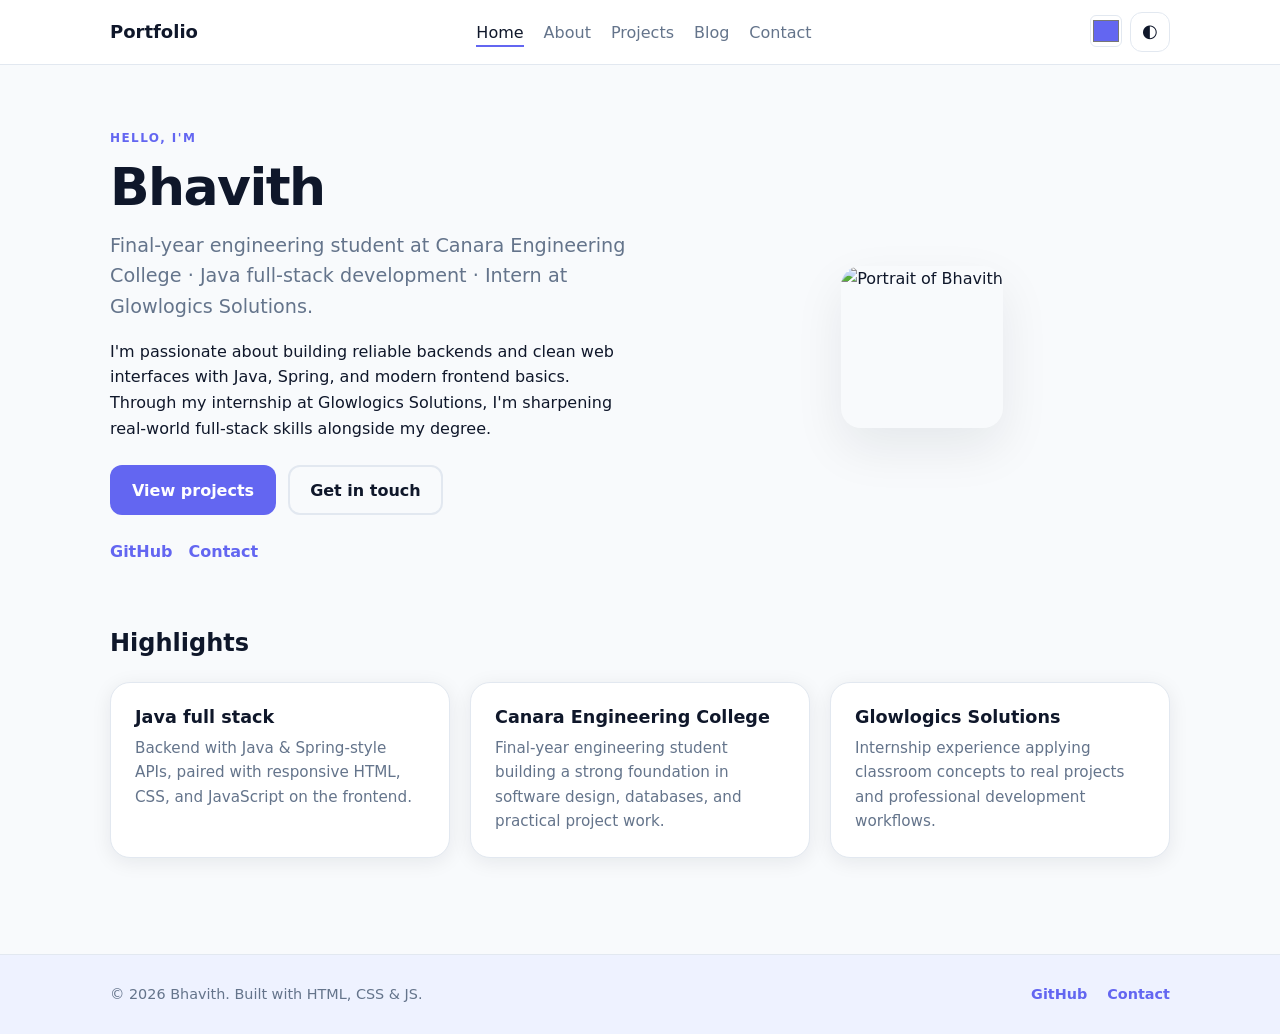
==== index.html @ cc87fb1b "Portfolio site with Spring Boot contact API" ====
<!DOCTYPE html>
<html lang="en">
  <head>
    <meta charset="UTF-8" />
    <meta name="viewport" content="width=device-width, initial-scale=1.0" />
    <meta
      name="description"
      content="Bhavith — final-year student at Canara Engineering College, Java full-stack developer, intern at Glowlogics Solutions."
    />
    <title>Portfolio | Home</title>
    <script src="js/theme-init.js"></script>
    <link rel="stylesheet" href="css/styles.css" />
  </head>
  <body>
    <a class="skip-link" href="#main">Skip to content</a>
    <header class="site-header">
      <div class="container header-inner">
        <a class="logo" href="index.html">Portfolio</a>
        <button
          type="button"
          class="nav-toggle"
          aria-expanded="false"
          aria-controls="site-nav"
          aria-label="Open menu"
        >
          <span class="nav-toggle-bar"></span>
          <span class="nav-toggle-bar"></span>
          <span class="nav-toggle-bar"></span>
        </button>
        <nav id="site-nav" class="site-nav" aria-label="Primary">
          <ul class="nav-list">
            <li><a href="index.html" class="nav-link active">Home</a></li>
            <li><a href="about.html" class="nav-link">About</a></li>
            <li><a href="projects.html" class="nav-link">Projects</a></li>
            <li><a href="blog.html" class="nav-link">Blog</a></li>
            <li><a href="contact.html" class="nav-link">Contact</a></li>
          </ul>
        </nav>
        <div class="header-actions">
          <label class="theme-picker" title="Accent color">
            <span class="visually-hidden">Accent color</span>
            <input type="color" id="accent-color" value="#6366f1" />
          </label>
          <button
            type="button"
            class="theme-toggle"
            id="dark-mode-toggle"
            aria-pressed="false"
            title="Toggle dark mode"
          >
            <span class="theme-toggle-icon" aria-hidden="true">◐</span>
            <span class="visually-hidden">Dark mode</span>
          </button>
        </div>
      </div>
    </header>

    <main id="main">
      <section class="hero section">
        <div class="container hero-grid">
          <div class="hero-content animate-on-scroll">
            <p class="eyebrow">Hello, I'm</p>
            <h1 class="hero-title">Bhavith</h1>
            <p class="hero-tagline">
              Final-year engineering student at Canara Engineering College ·
              Java full-stack development · Intern at Glowlogics Solutions.
            </p>
            <p class="hero-bio">
              I'm passionate about building reliable backends and clean web
              interfaces with Java, Spring, and modern frontend basics. Through
              my internship at Glowlogics Solutions, I'm sharpening real-world
              full-stack skills alongside my degree.
            </p>
            <div class="hero-cta">
              <a class="btn btn-primary" href="projects.html">View projects</a>
              <a class="btn btn-ghost" href="contact.html">Get in touch</a>
            </div>
            <ul class="social-list" aria-label="Social links">
              <li>
                <a
                  href="https://github.com/bhavith660"
                  target="_blank"
                  rel="noopener noreferrer"
                  class="social-link"
                  >GitHub</a
                >
              </li>
              <li>
                <a href="contact.html" class="social-link">Contact</a>
              </li>
            </ul>
          </div>
          <div class="hero-visual animate-on-scroll">
            <div class="profile-frame">
              <img
                class="profile-img"
                src="C:\Users\bhavi\OneDrive\Desktop\javaminiproject\2673.JPG"
                alt="Portrait of Bhavith"
                width="320"
                height="320"
                loading="eager"
              />
            </div>
          </div>
        </div>
      </section>

      <section class="section section-tight">
        <div class="container">
          <h2 class="section-title animate-on-scroll">Highlights</h2>
          <div class="highlights">
            <article class="card animate-on-scroll">
              <h3 class="card-title">Java full stack</h3>
              <p>
                Backend with Java &amp; Spring-style APIs, paired with responsive
                HTML, CSS, and JavaScript on the frontend.
              </p>
            </article>
            <article class="card animate-on-scroll">
              <h3 class="card-title">Canara Engineering College</h3>
              <p>
                Final-year engineering student building a strong foundation in
                software design, databases, and practical project work.
              </p>
            </article>
            <article class="card animate-on-scroll">
              <h3 class="card-title">Glowlogics Solutions</h3>
              <p>
                Internship experience applying classroom concepts to real
                projects and professional development workflows.
              </p>
            </article>
          </div>
        </div>
      </section>
    </main>

    <footer class="site-footer">
      <div class="container footer-inner">
        <p>© <span id="year"></span> Bhavith. Built with HTML, CSS &amp; JS.</p>
        <ul class="footer-social">
          <li>
            <a href="https://github.com/bhavith660" target="_blank" rel="noopener noreferrer">GitHub</a>
          </li>
          <li>
            <a href="contact.html">Contact</a>
          </li>
        </ul>
      </div>
    </footer>

    <script src="js/app.js" defer></script>
  </body>
</html>
---- css/styles.css ----
/* --- CSS variables & base --- */
:root {
  --accent: #6366f1;
  --accent-hover: #4f46e5;
  --bg: #f8fafc;
  --bg-alt: #eef2ff;
  --surface: #ffffff;
  --text: #0f172a;
  --text-muted: #64748b;
  --border: #e2e8f0;
  --shadow: rgba(15, 23, 42, 0.08);
  --radius: 12px;
  --radius-lg: 20px;
  --header-h: 4rem;
  --transition: 0.25s ease;
  --font: "Segoe UI", system-ui, -apple-system, sans-serif;
}

.dark {
  --bg: #0f1419;
  --bg-alt: #151b24;
  --surface: #1a222d;
  --text: #f1f5f9;
  --text-muted: #94a3b8;
  --border: #2d3a4a;
  --shadow: rgba(0, 0, 0, 0.35);
  --accent-hover: #818cf8;
}

*,
*::before,
*::after {
  box-sizing: border-box;
}

html {
  scroll-behavior: smooth;
}

@media (prefers-reduced-motion: reduce) {
  html {
    scroll-behavior: auto;
  }

  *,
  *::before,
  *::after {
    animation-duration: 0.01ms !important;
    animation-iteration-count: 1 !important;
    transition-duration: 0.01ms !important;
  }
}

body {
  margin: 0;
  font-family: var(--font);
  font-size: 1rem;
  line-height: 1.6;
  color: var(--text);
  background: var(--bg);
  transition: background-color var(--transition), color var(--transition);
}

img {
  max-width: 100%;
  height: auto;
  display: block;
}

a {
  color: var(--accent);
  text-decoration-thickness: 1px;
  text-underline-offset: 0.2em;
  transition: color var(--transition);
}

a:hover {
  color: var(--accent-hover);
}

h1,
h2,
h3 {
  line-height: 1.2;
  font-weight: 700;
}

.visually-hidden {
  position: absolute;
  width: 1px;
  height: 1px;
  padding: 0;
  margin: -1px;
  overflow: hidden;
  clip: rect(0, 0, 0, 0);
  white-space: nowrap;
  border: 0;
}

.skip-link {
  position: absolute;
  top: -100px;
  left: 1rem;
  z-index: 1000;
  padding: 0.75rem 1rem;
  background: var(--accent);
  color: #fff;
  border-radius: var(--radius);
  font-weight: 600;
}

.skip-link:focus {
  top: 1rem;
}

.container {
  width: 100%;
  max-width: 1100px;
  margin: 0 auto;
  padding: 0 1.25rem;
}

.container.narrow {
  max-width: 640px;
}

/* --- Header --- */
.site-header {
  position: sticky;
  top: 0;
  z-index: 100;
  background: color-mix(in srgb, var(--surface) 92%, transparent);
  backdrop-filter: blur(10px);
  border-bottom: 1px solid var(--border);
}

.header-inner {
  display: flex;
  flex-wrap: wrap;
  align-items: center;
  justify-content: space-between;
  gap: 0.75rem;
  min-height: var(--header-h);
}

.logo {
  font-weight: 800;
  font-size: 1.125rem;
  color: var(--text);
  text-decoration: none;
}

.logo:hover {
  color: var(--accent);
}

.nav-toggle {
  display: none;
  flex-direction: column;
  justify-content: center;
  gap: 5px;
  padding: 0.5rem;
  background: transparent;
  border: 1px solid var(--border);
  border-radius: var(--radius);
  cursor: pointer;
}

.nav-toggle-bar {
  display: block;
  width: 22px;
  height: 2px;
  background: var(--text);
  border-radius: 1px;
  transition: transform var(--transition), opacity var(--transition);
}

.site-nav .nav-list {
  display: flex;
  flex-wrap: wrap;
  align-items: center;
  gap: 0.25rem 1.25rem;
  list-style: none;
  margin: 0;
  padding: 0;
}

.nav-link {
  color: var(--text-muted);
  text-decoration: none;
  font-weight: 500;
  padding: 0.35rem 0;
  position: relative;
}

.nav-link::after {
  content: "";
  position: absolute;
  left: 0;
  bottom: 0;
  width: 0;
  height: 2px;
  background: var(--accent);
  transition: width var(--transition);
}

.nav-link:hover,
.nav-link:focus-visible {
  color: var(--text);
}

.nav-link:hover::after,
.nav-link:focus-visible::after,
.nav-link.active::after {
  width: 100%;
}

.nav-link.active {
  color: var(--text);
}

.header-actions {
  display: flex;
  align-items: center;
  gap: 0.5rem;
}

.theme-picker input[type="color"] {
  width: 2rem;
  height: 2rem;
  padding: 0;
  border: 1px solid var(--border);
  border-radius: 6px;
  cursor: pointer;
  background: var(--surface);
}

.theme-toggle {
  display: inline-flex;
  align-items: center;
  justify-content: center;
  width: 2.5rem;
  height: 2.5rem;
  border-radius: var(--radius);
  border: 1px solid var(--border);
  background: var(--surface);
  color: var(--text);
  cursor: pointer;
  transition: border-color var(--transition), transform var(--transition);
}

.theme-toggle:hover {
  border-color: var(--accent);
}

.theme-toggle-icon {
  font-size: 1.1rem;
  line-height: 1;
}

/* Mobile nav */
@media (max-width: 768px) {
  .nav-toggle {
    display: flex;
    order: 2;
  }

  .header-actions {
    order: 3;
  }

  .site-nav {
    order: 4;
    width: 100%;
    max-height: 0;
    overflow: hidden;
    transition: max-height 0.35s ease;
  }

  .site-nav.is-open {
    max-height: 320px;
  }

  .site-nav .nav-list {
    flex-direction: column;
    align-items: flex-start;
    padding: 0.75rem 0 1rem;
    gap: 0.5rem;
  }

  .nav-toggle[aria-expanded="true"] .nav-toggle-bar:nth-child(1) {
    transform: translateY(7px) rotate(45deg);
  }

  .nav-toggle[aria-expanded="true"] .nav-toggle-bar:nth-child(2) {
    opacity: 0;
  }

  .nav-toggle[aria-expanded="true"] .nav-toggle-bar:nth-child(3) {
    transform: translateY(-7px) rotate(-45deg);
  }
}

/* --- Sections --- */
.section {
  padding: 4rem 0;
}

.section-tight {
  padding-top: 0;
}

.section-alt {
  background: var(--bg-alt);
}

.page-hero {
  padding-bottom: 2rem;
}

.page-title {
  font-size: clamp(2rem, 5vw, 2.75rem);
  margin: 0 0 0.75rem;
  letter-spacing: -0.02em;
}

.page-lead {
  font-size: 1.125rem;
  color: var(--text-muted);
  max-width: 42ch;
  margin: 0;
}

.page-lead code {
  font-size: 0.92em;
  padding: 0.15em 0.35em;
  border-radius: 6px;
  background: var(--bg-alt);
  border: 1px solid var(--border);
}

.section-title {
  font-size: 1.5rem;
  margin: 0 0 1.5rem;
}

/* --- Hero --- */
.hero-grid {
  display: flex;
  flex-wrap: wrap;
  align-items: center;
  gap: 2.5rem 3rem;
}

.hero-content {
  flex: 1 1 280px;
  max-width: 540px;
}

.hero-visual {
  flex: 1 1 260px;
  display: flex;
  justify-content: center;
}

.eyebrow {
  text-transform: uppercase;
  letter-spacing: 0.12em;
  font-size: 0.75rem;
  font-weight: 700;
  color: var(--accent);
  margin: 0 0 0.5rem;
}

.hero-title {
  font-size: clamp(2.25rem, 6vw, 3.25rem);
  margin: 0 0 0.75rem;
  letter-spacing: -0.03em;
}

.hero-tagline {
  font-size: 1.2rem;
  color: var(--text-muted);
  margin: 0 0 1rem;
}

.hero-bio {
  margin: 0 0 1.5rem;
}

.hero-cta {
  display: flex;
  flex-wrap: wrap;
  gap: 0.75rem;
  margin-bottom: 1.5rem;
}

.btn {
  display: inline-flex;
  align-items: center;
  justify-content: center;
  padding: 0.65rem 1.25rem;
  border-radius: var(--radius);
  font-weight: 600;
  text-decoration: none;
  border: 2px solid transparent;
  cursor: pointer;
  font-size: 1rem;
  font-family: inherit;
  transition: background var(--transition), color var(--transition),
    border-color var(--transition), transform 0.15s ease;
}

.btn:active {
  transform: scale(0.98);
}

.btn-primary {
  background: var(--accent);
  color: #fff;
}

.btn-primary:hover {
  background: var(--accent-hover);
  color: #fff;
}

.btn-ghost {
  background: transparent;
  color: var(--text);
  border-color: var(--border);
}

.btn-ghost:hover {
  border-color: var(--accent);
  color: var(--accent);
}

.social-list {
  display: flex;
  flex-wrap: wrap;
  gap: 1rem;
  list-style: none;
  margin: 0;
  padding: 0;
}

.social-link {
  font-weight: 600;
  text-decoration: none;
}

.profile-frame {
  position: relative;
  border-radius: var(--radius-lg);
  overflow: hidden;
  box-shadow: 0 20px 50px var(--shadow);
  max-width: 320px;
  animation: float 6s ease-in-out infinite;
}

@media (prefers-reduced-motion: reduce) {
  .profile-frame {
    animation: none;
  }
}

.profile-img {
  width: 100%;
  aspect-ratio: 1;
  object-fit: cover;
}

@keyframes float {
  0%,
  100% {
    transform: translateY(0);
  }
  50% {
    transform: translateY(-8px);
  }
}

/* --- Cards & highlights --- */
.highlights {
  display: flex;
  flex-wrap: wrap;
  gap: 1.25rem;
}

.card {
  flex: 1 1 240px;
  background: var(--surface);
  border: 1px solid var(--border);
  border-radius: var(--radius-lg);
  padding: 1.5rem;
  box-shadow: 0 4px 20px var(--shadow);
  transition: transform var(--transition), box-shadow var(--transition);
}

.card:hover {
  transform: translateY(-4px);
  box-shadow: 0 12px 40px var(--shadow);
}

.card-title {
  margin: 0 0 0.5rem;
  font-size: 1.1rem;
}

.card p {
  margin: 0;
  color: var(--text-muted);
  font-size: 0.95rem;
}

/* --- About --- */
.prose p {
  color: var(--text-muted);
}

.skills-grid {
  display: flex;
  flex-wrap: wrap;
  gap: 0.6rem;
  list-style: none;
  margin: 0;
  padding: 0;
}

.skill-pill {
  padding: 0.45rem 0.9rem;
  background: var(--surface);
  border: 1px solid var(--border);
  border-radius: 999px;
  font-size: 0.9rem;
  font-weight: 500;
}

.timeline {
  list-style: none;
  margin: 0;
  padding: 0;
  border-left: 2px solid var(--border);
  margin-left: 0.5rem;
}

.timeline-item {
  position: relative;
  padding: 0 0 2rem 1.5rem;
}

.timeline-item::before {
  content: "";
  position: absolute;
  left: -7px;
  top: 0.35rem;
  width: 12px;
  height: 12px;
  border-radius: 50%;
  background: var(--accent);
  box-shadow: 0 0 0 3px var(--bg);
}

.section-alt .timeline-item::before {
  box-shadow: 0 0 0 3px var(--bg-alt);
}

.timeline-date {
  font-size: 0.85rem;
  font-weight: 600;
  color: var(--accent);
}

.timeline-title {
  margin: 0.25rem 0;
  font-size: 1.15rem;
}

.timeline-meta {
  margin: 0;
  color: var(--text-muted);
  font-size: 0.95rem;
}

/* --- Projects --- */
.project-grid {
  display: flex;
  flex-direction: column;
  gap: 2.5rem;
}

.project-card {
  display: flex;
  flex-wrap: wrap;
  gap: 0;
  background: var(--surface);
  border: 1px solid var(--border);
  border-radius: var(--radius-lg);
  overflow: hidden;
  box-shadow: 0 4px 24px var(--shadow);
  transition: transform var(--transition), box-shadow var(--transition);
}

.project-card:hover {
  transform: translateY(-3px);
  box-shadow: 0 16px 48px var(--shadow);
}

.project-image-link {
  flex: 1 1 280px;
  max-width: 100%;
  line-height: 0;
}

.project-img {
  width: 100%;
  height: 100%;
  min-height: 200px;
  object-fit: cover;
  transition: transform 0.5s ease;
}

.project-card:hover .project-img {
  transform: scale(1.03);
}

.project-body {
  flex: 1 1 280px;
  padding: 1.75rem;
  display: flex;
  flex-direction: column;
  justify-content: center;
}

.project-title {
  margin: 0 0 0.5rem;
  font-size: 1.35rem;
}

.project-desc {
  margin: 0 0 1rem;
  color: var(--text-muted);
}

.project-links {
  display: flex;
  flex-wrap: wrap;
  gap: 1rem;
}

.link-arrow {
  font-weight: 600;
  text-decoration: none;
}

.link-arrow::after {
  content: " →";
}

/* --- Blog --- */
.blog-list {
  list-style: none;
  margin: 0;
  padding: 0;
  display: flex;
  flex-direction: column;
  gap: 1.5rem;
}

.blog-card {
  background: var(--surface);
  border: 1px solid var(--border);
  border-radius: var(--radius-lg);
  padding: 1.75rem;
  box-shadow: 0 4px 20px var(--shadow);
  transition: border-color var(--transition);
}

.blog-card:hover {
  border-color: color-mix(in srgb, var(--accent) 45%, var(--border));
}

.blog-date {
  font-size: 0.85rem;
  color: var(--text-muted);
  font-weight: 600;
}

.blog-card-title {
  margin: 0.5rem 0;
  font-size: 1.25rem;
}

.blog-card-title a {
  color: var(--text);
  text-decoration: none;
}

.blog-card-title a:hover {
  color: var(--accent);
}

.blog-excerpt {
  margin: 0 0 1rem;
  color: var(--text-muted);
}

/* --- Contact form --- */
.contact-form {
  background: var(--surface);
  border: 1px solid var(--border);
  border-radius: var(--radius-lg);
  padding: 1.75rem;
  box-shadow: 0 4px 24px var(--shadow);
}

.form-field {
  margin-bottom: 1.25rem;
}

.form-field label {
  display: block;
  font-weight: 600;
  margin-bottom: 0.35rem;
}

.optional {
  font-weight: 400;
  color: var(--text-muted);
  font-size: 0.9rem;
}

.form-field input,
.form-field textarea {
  width: 100%;
  padding: 0.65rem 0.85rem;
  border: 1px solid var(--border);
  border-radius: var(--radius);
  font: inherit;
  color: var(--text);
  background: var(--bg);
  transition: border-color var(--transition), box-shadow var(--transition);
}

.form-field input:focus,
.form-field textarea:focus {
  outline: none;
  border-color: var(--accent);
  box-shadow: 0 0 0 3px color-mix(in srgb, var(--accent) 25%, transparent);
}

.form-field input.invalid,
.form-field textarea.invalid {
  border-color: #dc2626;
}

.field-hint {
  margin: 0.35rem 0 0;
  font-size: 0.85rem;
  color: var(--text-muted);
}

.field-error {
  margin: 0.35rem 0 0;
  font-size: 0.85rem;
  color: #dc2626;
}

.dark .field-error {
  color: #f87171;
}

.form-actions {
  margin-top: 1.5rem;
}

.form-success {
  margin-top: 1rem;
  padding: 1rem;
  background: color-mix(in srgb, var(--accent) 12%, var(--surface));
  border-radius: var(--radius);
  border: 1px solid color-mix(in srgb, var(--accent) 35%, var(--border));
  font-weight: 500;
}

.contact-social {
  display: flex;
  gap: 1.25rem;
  list-style: none;
  margin: 2rem 0 0;
  padding: 0;
  font-weight: 600;
}

.contact-social a {
  text-decoration: none;
}

/* --- Scroll animations --- */
.animate-on-scroll {
  opacity: 0;
  transform: translateY(16px);
  transition: opacity 0.55s ease, transform 0.55s ease;
}

.animate-on-scroll.is-visible {
  opacity: 1;
  transform: translateY(0);
}

@media (prefers-reduced-motion: reduce) {
  .animate-on-scroll {
    opacity: 1;
    transform: none;
    transition: none;
  }
}

/* --- Footer --- */
.site-footer {
  border-top: 1px solid var(--border);
  padding: 1.75rem 0;
  margin-top: 2rem;
  background: var(--bg-alt);
}

.footer-inner {
  display: flex;
  flex-wrap: wrap;
  align-items: center;
  justify-content: space-between;
  gap: 1rem;
}

.footer-inner p {
  margin: 0;
  font-size: 0.9rem;
  color: var(--text-muted);
}

.footer-social {
  display: flex;
  gap: 1.25rem;
  list-style: none;
  margin: 0;
  padding: 0;
  font-size: 0.9rem;
  font-weight: 600;
}

.footer-social a {
  text-decoration: none;
}
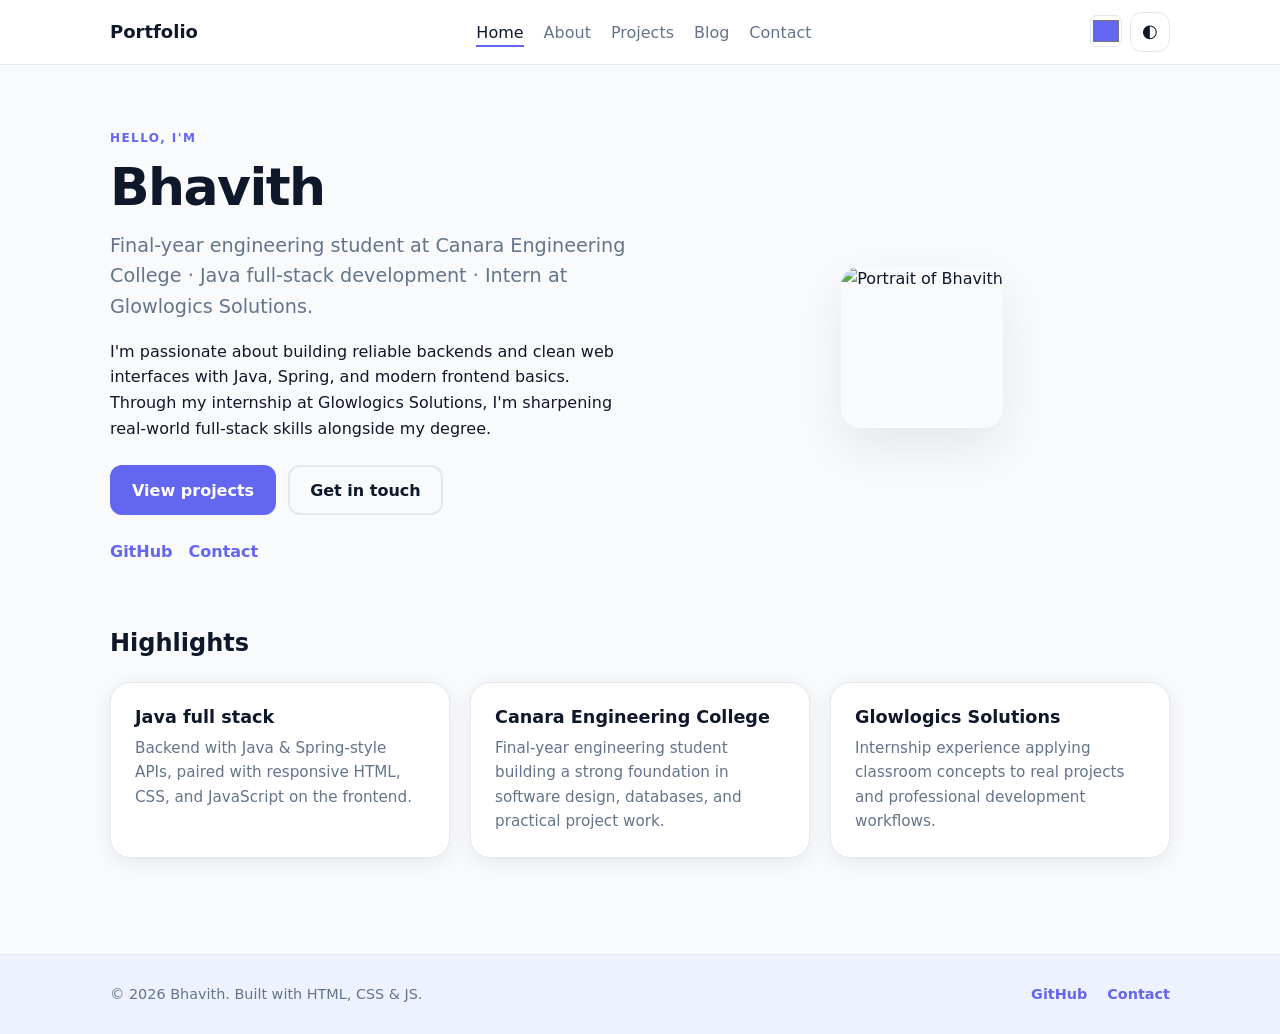
==== commit d6e28fe3: "Update portfolio with real projects (Online Learning Platform, Library Management System) and correc" ====
--- a/index.html
+++ b/index.html
@@ -78,7 +78,7 @@
             <ul class="social-list" aria-label="Social links">
               <li>
                 <a
-                  href="https://github.com/bhavith660"
+                  href="https://github.com/bhavith12369"
                   target="_blank"
                   rel="noopener noreferrer"
                   class="social-link"
@@ -140,7 +140,7 @@
         <p>© <span id="year"></span> Bhavith. Built with HTML, CSS &amp; JS.</p>
         <ul class="footer-social">
           <li>
-            <a href="https://github.com/bhavith660" target="_blank" rel="noopener noreferrer">GitHub</a>
+            <a href="https://github.com/bhavith12369" target="_blank" rel="noopener noreferrer">GitHub</a>
           </li>
           <li>
             <a href="contact.html">Contact</a>
